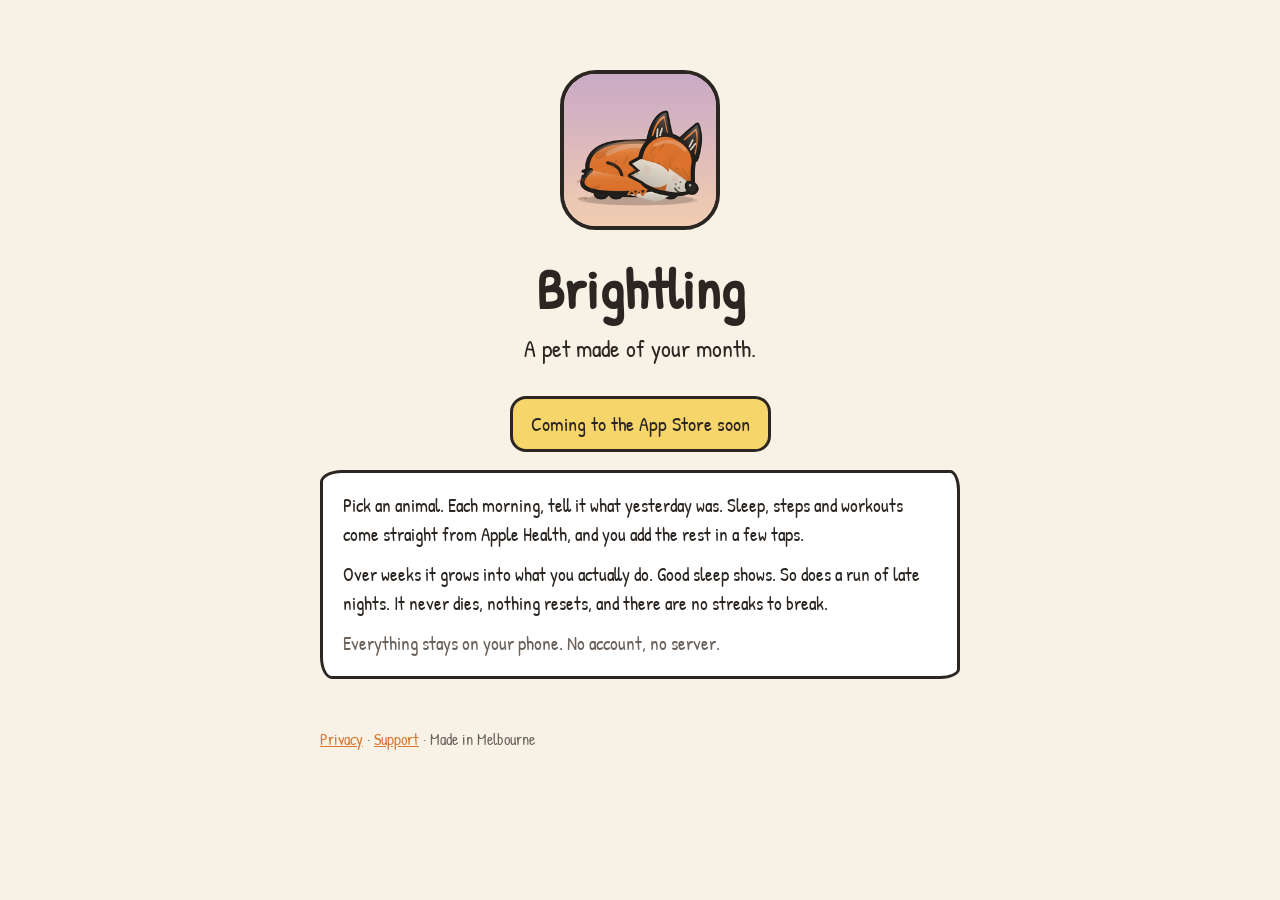
==== index.html @ 8fb3c060 "Brightling site: home, privacy, support Co-Authored-By: Claude Opus 5.5 <noreply@anthropic.com> Clau" ====
<!doctype html>
<html lang="en-AU">
<head>
<meta charset="utf-8">
<meta name="viewport" content="width=device-width,initial-scale=1">
<title>Brightling</title>
<meta name="description" content="A pet that grows with your habits. Brightling reads yesterday from Apple Health and a quick morning check-in, and its body slowly becomes what you actually do.">
<link rel="icon" href="favicon.png">
<link rel="apple-touch-icon" href="apple-touch-icon.png">
<link rel="preconnect" href="https://fonts.googleapis.com"><link rel="preconnect" href="https://fonts.gstatic.com" crossorigin>
<link href="https://fonts.googleapis.com/css2?family=Patrick+Hand&display=swap" rel="stylesheet">
<link rel="stylesheet" href="style.css">
</head>
<body>
<main>
  <div class="hero">
    <img src="icon.png" alt="Brightling app icon: a fox curled up asleep">
    <h1>Brightling</h1>
    <p style="font-size:24px">A pet made of your month.</p>
    <span class="badge">Coming to the App Store soon</span>
  </div>

  <div class="card">
    <p>Pick an animal. Each morning, tell it what yesterday was. Sleep, steps and workouts come straight from Apple Health, and you add the rest in a few taps.</p>
    <p>Over weeks it grows into what you actually do. Good sleep shows. So does a run of late nights. It never dies, nothing resets, and there are no streaks to break.</p>
    <p class="muted" style="margin:0">Everything stays on your phone. No account, no server.</p>
  </div>

  <footer>
    <a href="privacy/">Privacy</a> · <a href="support/">Support</a> · Made in Melbourne
  </footer>
</main>
</body>
</html>
---- style.css ----
:root{--paper:#F7F1E6;--ink:#2B2622;--muted:#6B625B;--accent:#D9772F;--sun:#F6D56B;--card:#FFFFFF}
@media (prefers-color-scheme: dark){:root{--paper:#1F1C1A;--ink:#F2EBE0;--muted:#B5AAA0;--card:#2A2623}}
*{box-sizing:border-box}
html{-webkit-text-size-adjust:100%}
body{margin:0;background:var(--paper);color:var(--ink);font:19px/1.5 "Patrick Hand","Comic Sans MS",ui-rounded,system-ui,sans-serif}
main{max-width:680px;margin:0 auto;padding:40px 20px 80px}
header{display:flex;align-items:center;gap:14px;margin-bottom:28px}
header img{width:56px;height:56px;border-radius:13px;border:3px solid var(--ink)}
header a{color:inherit;text-decoration:none;font-size:28px;font-weight:700}
nav{margin-left:auto;display:flex;gap:16px;font-size:18px}
nav a{color:var(--muted)}
h1{font-size:44px;line-height:1.05;margin:0 0 12px}
h2{font-size:28px;line-height:1.1;margin:36px 0 8px}
p,li{margin:0 0 12px}
a{color:var(--accent)}
.muted{color:var(--muted)}
.card{background:var(--card);border:3.5px solid var(--ink);border-radius:22px 10px 20px 12px / 12px 20px 10px 22px;padding:18px 20px;margin:18px 0}
.hero{text-align:center;padding-top:30px}
.hero img{width:160px;height:160px;border-radius:36px;border:4px solid var(--ink)}
.hero h1{font-size:56px;margin-top:22px}
.badge{display:inline-block;margin-top:18px;padding:10px 18px;border:3px solid var(--ink);border-radius:16px;background:var(--sun);color:#2B2622;font-size:20px}
dl{margin:0}dt{font-weight:700;margin-top:16px}dd{margin:4px 0 0}
footer{margin-top:48px;font-size:16px;color:var(--muted)}
@media (max-width:480px){h1{font-size:36px}.hero h1{font-size:46px}nav{gap:12px;font-size:16px}}
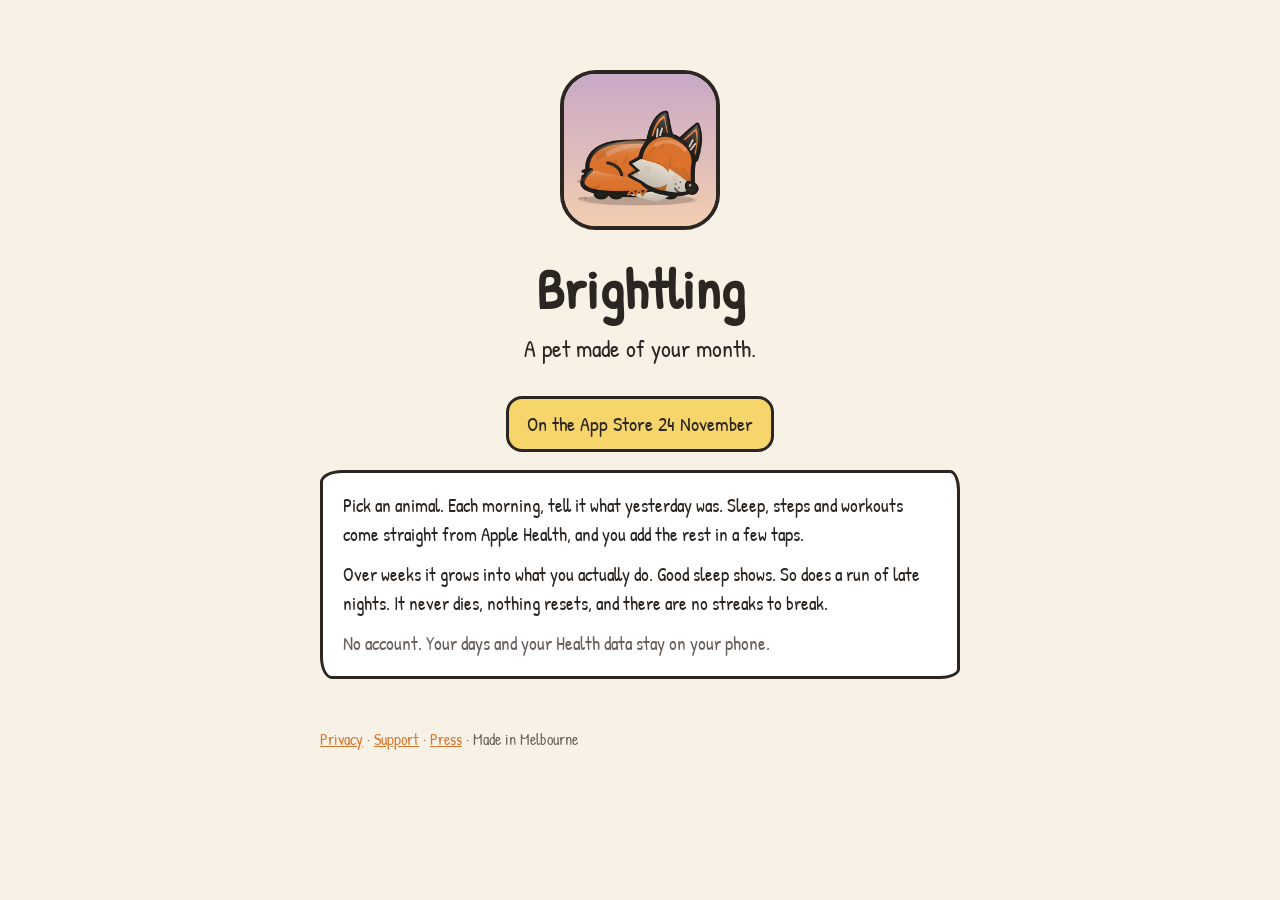
==== commit 372447f5: "Press kit, launch date on the home page, small-screen header Co-Authored-By: Claude Opus 5.5 <norepl" ====
--- a/index.html
+++ b/index.html
@@ -17,17 +17,17 @@
     <img src="icon.png" alt="Brightling app icon: a fox curled up asleep">
     <h1>Brightling</h1>
     <p style="font-size:24px">A pet made of your month.</p>
-    <span class="badge">Coming to the App Store soon</span>
+    <span class="badge">On the App Store 24 November</span>
   </div>
 
   <div class="card">
     <p>Pick an animal. Each morning, tell it what yesterday was. Sleep, steps and workouts come straight from Apple Health, and you add the rest in a few taps.</p>
     <p>Over weeks it grows into what you actually do. Good sleep shows. So does a run of late nights. It never dies, nothing resets, and there are no streaks to break.</p>
-    <p class="muted" style="margin:0">Everything stays on your phone. No account, no server.</p>
+    <p class="muted" style="margin:0">No account. Your days and your Health data stay on your phone.</p>
   </div>
 
   <footer>
-    <a href="privacy/">Privacy</a> · <a href="support/">Support</a> · Made in Melbourne
+    <a href="privacy/">Privacy</a> · <a href="support/">Support</a> · <a href="press/">Press</a> · Made in Melbourne
   </footer>
 </main>
 </body>
--- a/style.css
+++ b/style.css
@@ -4,7 +4,7 @@
 html{-webkit-text-size-adjust:100%}
 body{margin:0;background:var(--paper);color:var(--ink);font:19px/1.5 "Patrick Hand","Comic Sans MS",ui-rounded,system-ui,sans-serif}
 main{max-width:680px;margin:0 auto;padding:40px 20px 80px}
-header{display:flex;align-items:center;gap:14px;margin-bottom:28px}
+header{display:flex;align-items:center;gap:14px;margin-bottom:28px;flex-wrap:wrap}
 header img{width:56px;height:56px;border-radius:13px;border:3px solid var(--ink)}
 header a{color:inherit;text-decoration:none;font-size:28px;font-weight:700}
 nav{margin-left:auto;display:flex;gap:16px;font-size:18px}
@@ -21,4 +21,4 @@
 .badge{display:inline-block;margin-top:18px;padding:10px 18px;border:3px solid var(--ink);border-radius:16px;background:var(--sun);color:#2B2622;font-size:20px}
 dl{margin:0}dt{font-weight:700;margin-top:16px}dd{margin:4px 0 0}
 footer{margin-top:48px;font-size:16px;color:var(--muted)}
-@media (max-width:480px){h1{font-size:36px}.hero h1{font-size:46px}nav{gap:12px;font-size:16px}}
+@media (max-width:480px){header img{width:44px;height:44px}header a{font-size:24px}h1{font-size:36px}.hero h1{font-size:46px}nav{gap:12px;font-size:16px}}
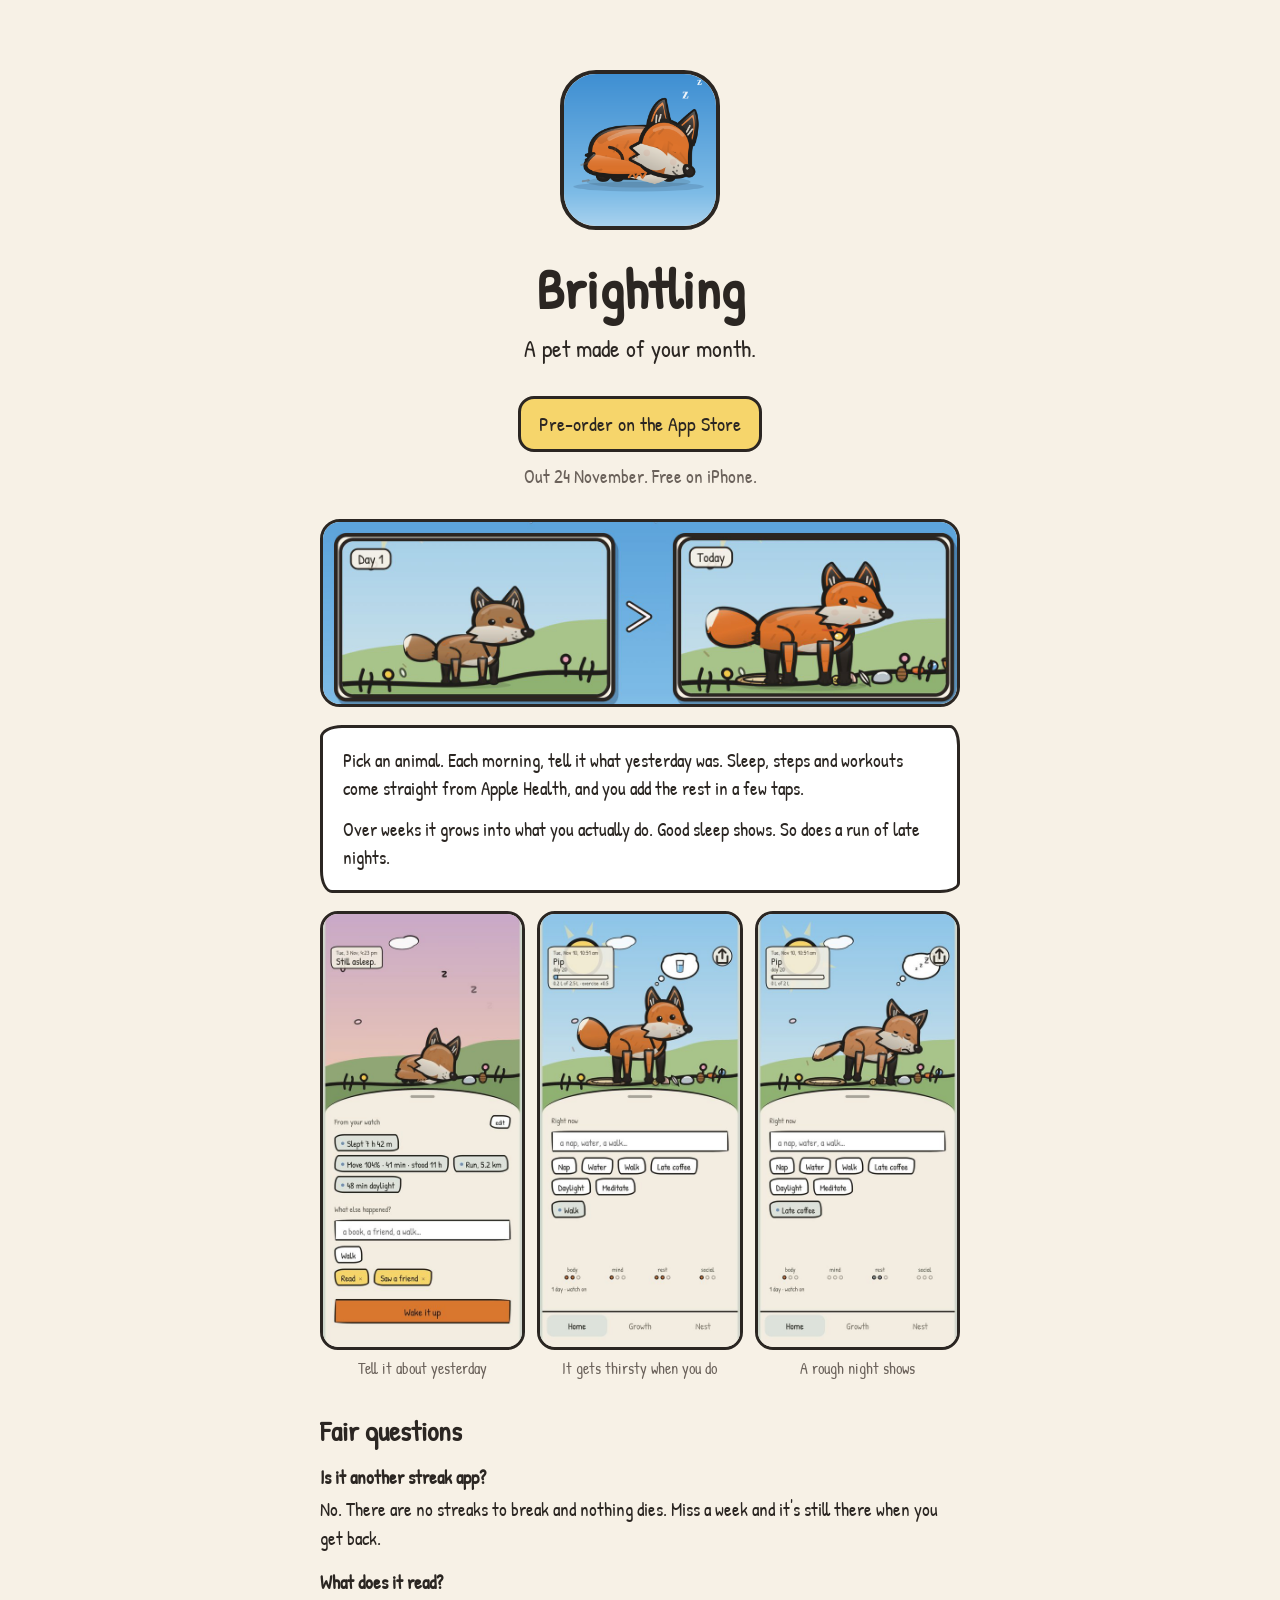
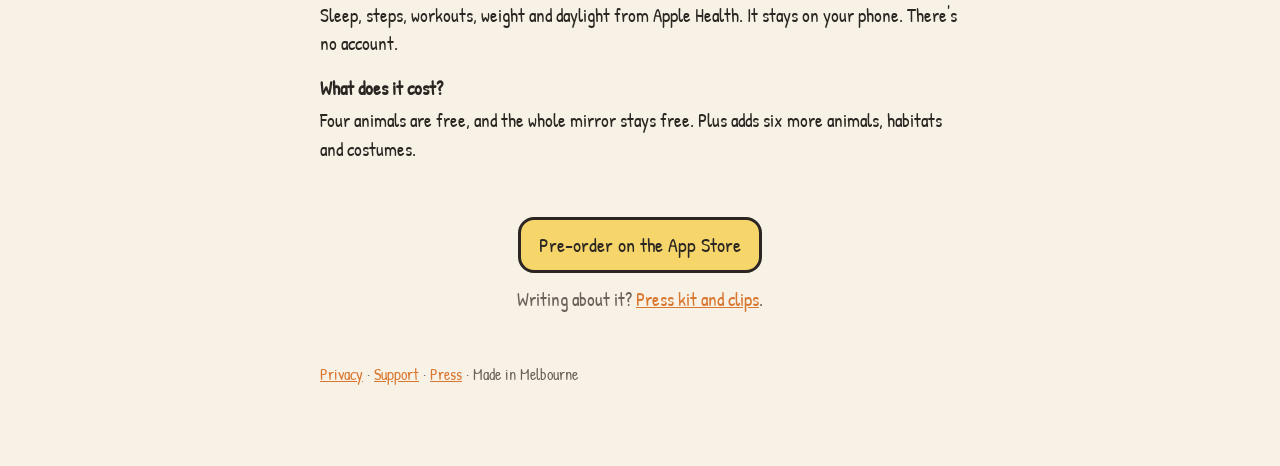
==== commit bc99695a: "Site: pre-order badge, then-and-now, loop strip, questions, smart banner and share tags Co-Authored-" ====
--- a/index.html
+++ b/index.html
@@ -3,8 +3,15 @@
 <head>
 <meta charset="utf-8">
 <meta name="viewport" content="width=device-width,initial-scale=1">
-<title>Brightling</title>
-<meta name="description" content="A pet that grows with your habits. Brightling reads yesterday from Apple Health and a quick morning check-in, and its body slowly becomes what you actually do.">
+<title>Brightling: a pet made of your month</title>
+<meta name="description" content="A pet that grows with your habits. Brightling reads yesterday from Apple Health and a quick morning check-in, and its body slowly becomes what you actually do. No streaks. Nothing dies.">
+<meta name="apple-itunes-app" content="app-id=6830009358">
+<meta property="og:type" content="website">
+<meta property="og:title" content="Brightling: a pet made of your month">
+<meta property="og:description" content="A pet that becomes what you actually do. Sleep, steps and water fill in on their own. No streaks. Nothing dies. Free on iPhone.">
+<meta property="og:image" content="https://degitzachary-cell.github.io/brightling/img/og.jpg">
+<meta property="og:url" content="https://degitzachary-cell.github.io/brightling/">
+<meta name="twitter:card" content="summary_large_image">
 <link rel="icon" href="favicon.png">
 <link rel="apple-touch-icon" href="apple-touch-icon.png">
 <link rel="preconnect" href="https://fonts.googleapis.com"><link rel="preconnect" href="https://fonts.gstatic.com" crossorigin>
@@ -17,14 +24,36 @@
     <img src="icon.png" alt="Brightling app icon: a fox curled up asleep">
     <h1>Brightling</h1>
     <p style="font-size:24px">A pet made of your month.</p>
-    <span class="badge">On the App Store 24 November</span>
+    <a class="badge" href="https://apps.apple.com/app/id6830009358">Pre-order on the App Store</a>
+    <p class="muted" style="margin-top:10px">Out 24 November. Free on iPhone.</p>
   </div>
+
+  <img class="wide" src="img/thennow.jpg" alt="The same fox on day 1 and forty days later: bigger, brighter, longer legs">
 
   <div class="card">
     <p>Pick an animal. Each morning, tell it what yesterday was. Sleep, steps and workouts come straight from Apple Health, and you add the rest in a few taps.</p>
-    <p>Over weeks it grows into what you actually do. Good sleep shows. So does a run of late nights. It never dies, nothing resets, and there are no streaks to break.</p>
-    <p class="muted" style="margin:0">No account. Your days and your Health data stay on your phone.</p>
+    <p style="margin:0">Over weeks it grows into what you actually do. Good sleep shows. So does a run of late nights.</p>
   </div>
+
+  <div class="strip">
+    <figure><img src="img/morning.jpg" alt="The morning check-in, with sleep and steps filled in from the watch"><figcaption>Tell it about yesterday</figcaption></figure>
+    <figure><img src="img/thirsty.jpg" alt="The fox thinking about a glass of water"><figcaption>It gets thirsty when you do</figcaption></figure>
+    <figure><img src="img/rough.jpg" alt="The fox drooping after a short night, thinking about a nap"><figcaption>A rough night shows</figcaption></figure>
+  </div>
+
+  <h2>Fair questions</h2>
+  <dl>
+    <dt>Is it another streak app?</dt>
+    <dd>No. There are no streaks to break and nothing dies. Miss a week and it's still there when you get back.</dd>
+    <dt>What does it read?</dt>
+    <dd>Sleep, steps, workouts, weight and daylight from Apple Health. It stays on your phone. There's no account.</dd>
+    <dt>What does it cost?</dt>
+    <dd>Four animals are free, and the whole mirror stays free. Plus adds six more animals, habitats and costumes.</dd>
+  </dl>
+
+  <p style="margin-top:36px;text-align:center"><a class="badge" href="https://apps.apple.com/app/id6830009358">Pre-order on the App Store</a></p>
+
+  <p class="muted" style="text-align:center">Writing about it? <a href="press/">Press kit and clips</a>.</p>
 
   <footer>
     <a href="privacy/">Privacy</a> · <a href="support/">Support</a> · <a href="press/">Press</a> · Made in Melbourne
--- a/style.css
+++ b/style.css
@@ -22,3 +22,10 @@
 dl{margin:0}dt{font-weight:700;margin-top:16px}dd{margin:4px 0 0}
 footer{margin-top:48px;font-size:16px;color:var(--muted)}
 @media (max-width:480px){header img{width:44px;height:44px}header a{font-size:24px}h1{font-size:36px}.hero h1{font-size:46px}nav{gap:12px;font-size:16px}}
+a.badge{text-decoration:none}
+.wide{display:block;width:100%;height:auto;margin:28px 0 8px;border:3.5px solid var(--ink);border-radius:20px}
+.strip{display:grid;grid-template-columns:repeat(3,1fr);gap:12px;margin:18px 0}
+.strip figure{margin:0;text-align:center}
+.strip img{width:100%;height:auto;border:3px solid var(--ink);border-radius:18px;display:block}
+.strip figcaption{font-size:16px;margin-top:6px;color:var(--muted)}
+@media (max-width:480px){.strip{gap:8px}.strip figcaption{font-size:14px}}
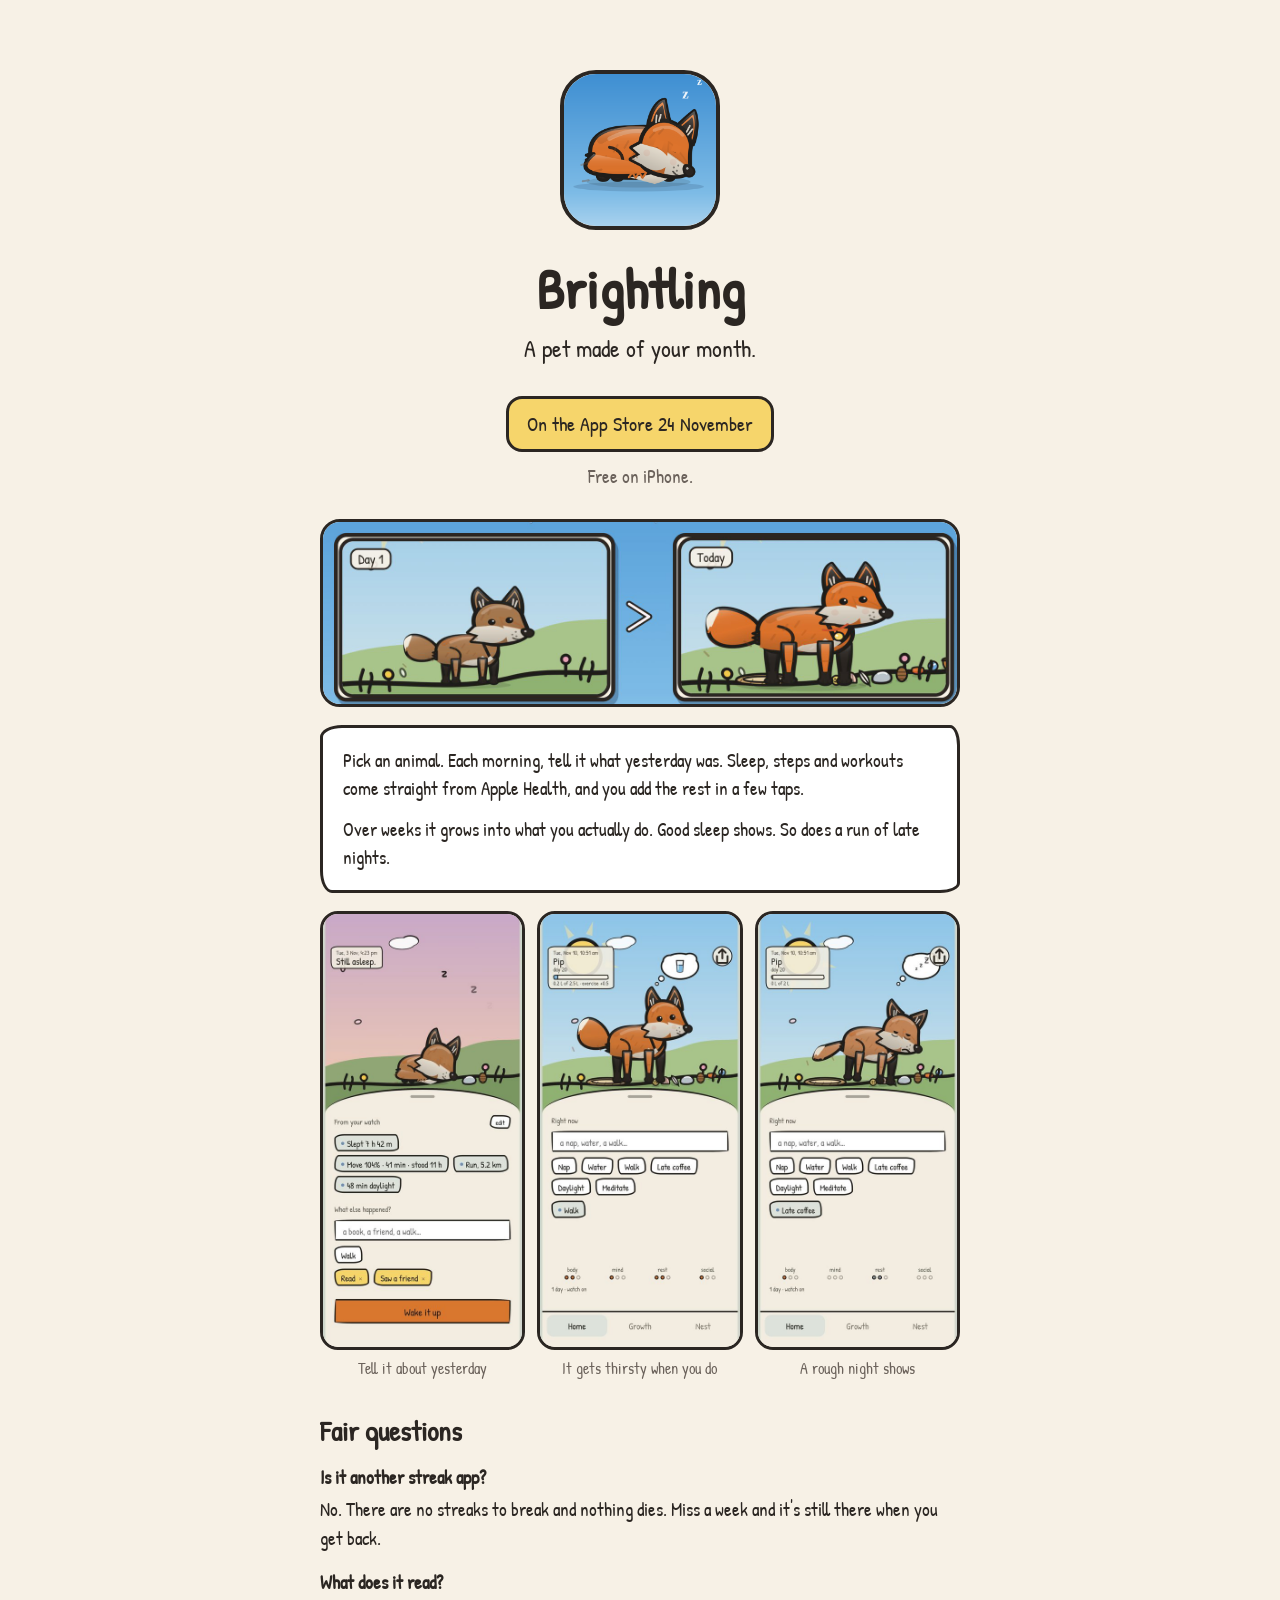
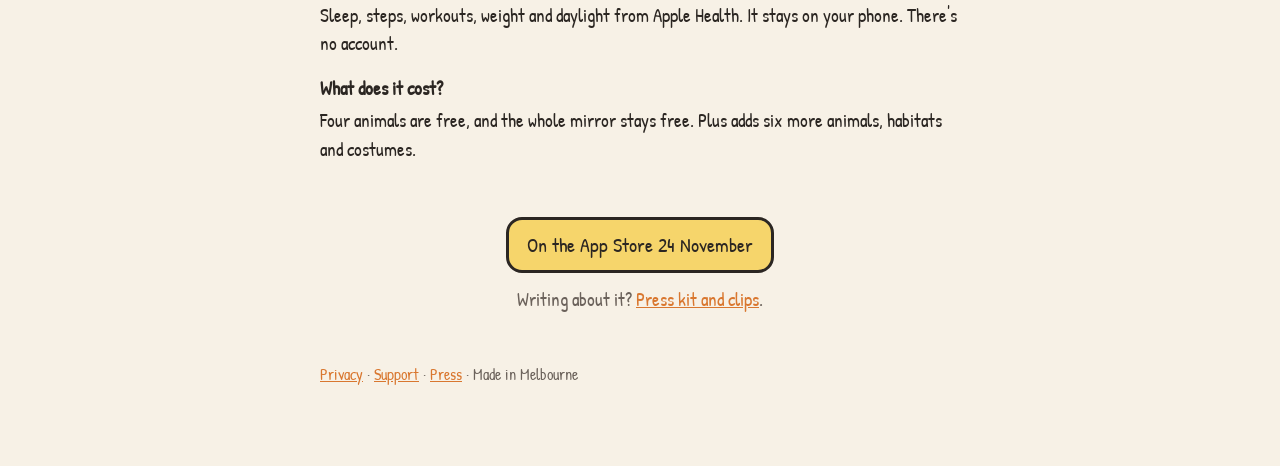
==== commit b7bb0e78: "Site: hold the App Store link until pre-order is live Co-Authored-By: Claude Opus 5.5 <noreply@anthr" ====
--- a/index.html
+++ b/index.html
@@ -24,8 +24,8 @@
     <img src="icon.png" alt="Brightling app icon: a fox curled up asleep">
     <h1>Brightling</h1>
     <p style="font-size:24px">A pet made of your month.</p>
-    <a class="badge" href="https://apps.apple.com/app/id6830009358">Pre-order on the App Store</a>
-    <p class="muted" style="margin-top:10px">Out 24 November. Free on iPhone.</p>
+    <span class="badge">On the App Store 24 November</span>
+    <p class="muted" style="margin-top:10px">Free on iPhone.</p>
   </div>
 
   <img class="wide" src="img/thennow.jpg" alt="The same fox on day 1 and forty days later: bigger, brighter, longer legs">
@@ -51,7 +51,7 @@
     <dd>Four animals are free, and the whole mirror stays free. Plus adds six more animals, habitats and costumes.</dd>
   </dl>
 
-  <p style="margin-top:36px;text-align:center"><a class="badge" href="https://apps.apple.com/app/id6830009358">Pre-order on the App Store</a></p>
+  <p style="margin-top:36px;text-align:center"><span class="badge">On the App Store 24 November</span></p>
 
   <p class="muted" style="text-align:center">Writing about it? <a href="press/">Press kit and clips</a>.</p>
 
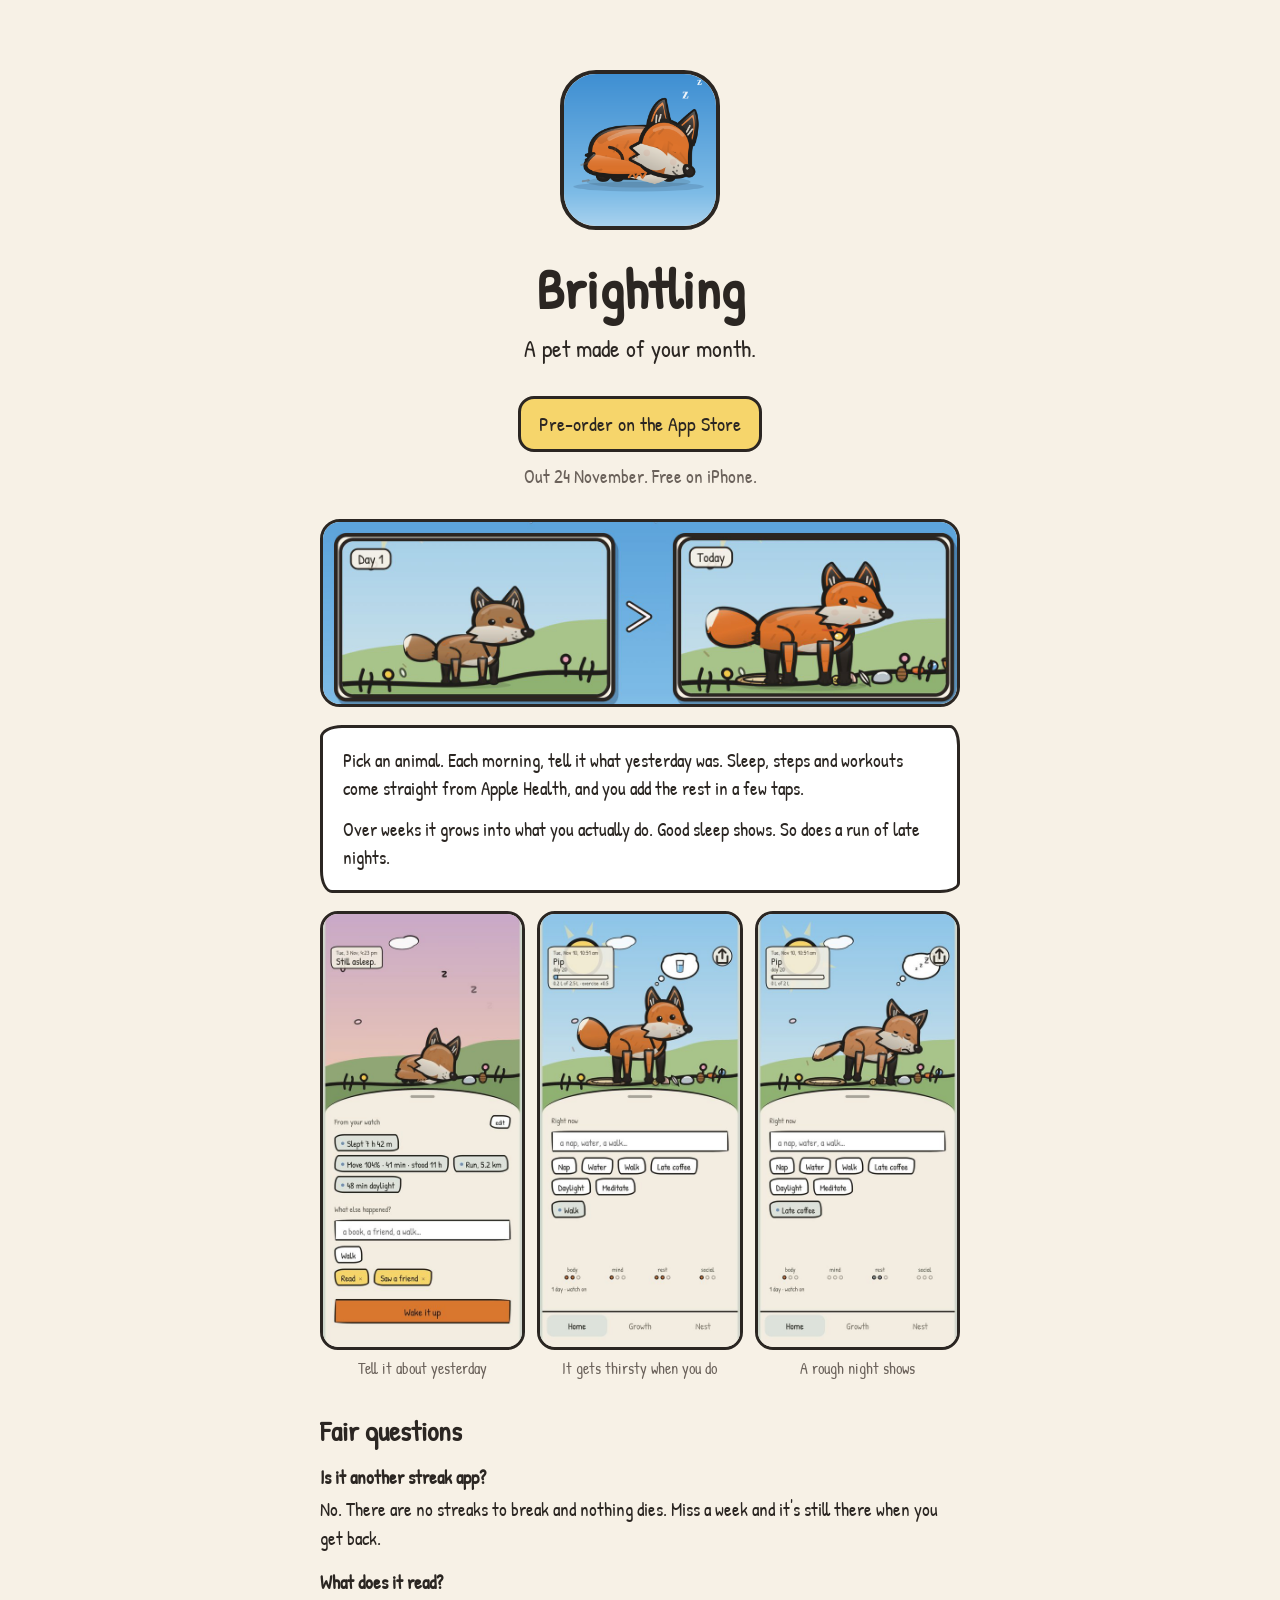
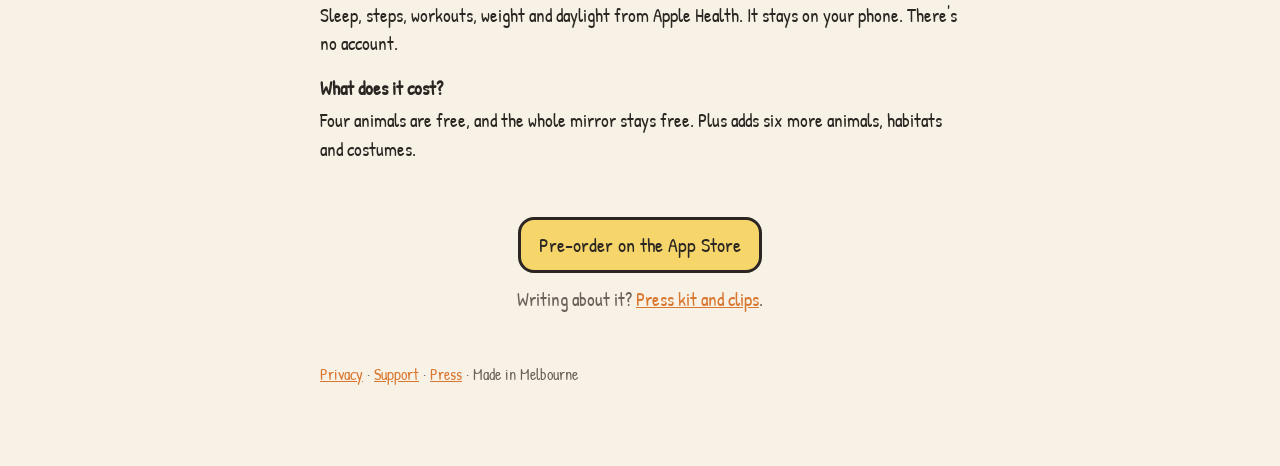
==== commit 287302f9: "Site: pre-order link now the App Store page is up Co-Authored-By: Claude Opus 5.5 <noreply@anthropic" ====
--- a/index.html
+++ b/index.html
@@ -24,8 +24,8 @@
     <img src="icon.png" alt="Brightling app icon: a fox curled up asleep">
     <h1>Brightling</h1>
     <p style="font-size:24px">A pet made of your month.</p>
-    <span class="badge">On the App Store 24 November</span>
-    <p class="muted" style="margin-top:10px">Free on iPhone.</p>
+    <a class="badge" href="https://apps.apple.com/app/id6830009358">Pre-order on the App Store</a>
+    <p class="muted" style="margin-top:10px">Out 24 November. Free on iPhone.</p>
   </div>
 
   <img class="wide" src="img/thennow.jpg" alt="The same fox on day 1 and forty days later: bigger, brighter, longer legs">
@@ -51,7 +51,7 @@
     <dd>Four animals are free, and the whole mirror stays free. Plus adds six more animals, habitats and costumes.</dd>
   </dl>
 
-  <p style="margin-top:36px;text-align:center"><span class="badge">On the App Store 24 November</span></p>
+  <p style="margin-top:36px;text-align:center"><a class="badge" href="https://apps.apple.com/app/id6830009358">Pre-order on the App Store</a></p>
 
   <p class="muted" style="text-align:center">Writing about it? <a href="press/">Press kit and clips</a>.</p>
 
